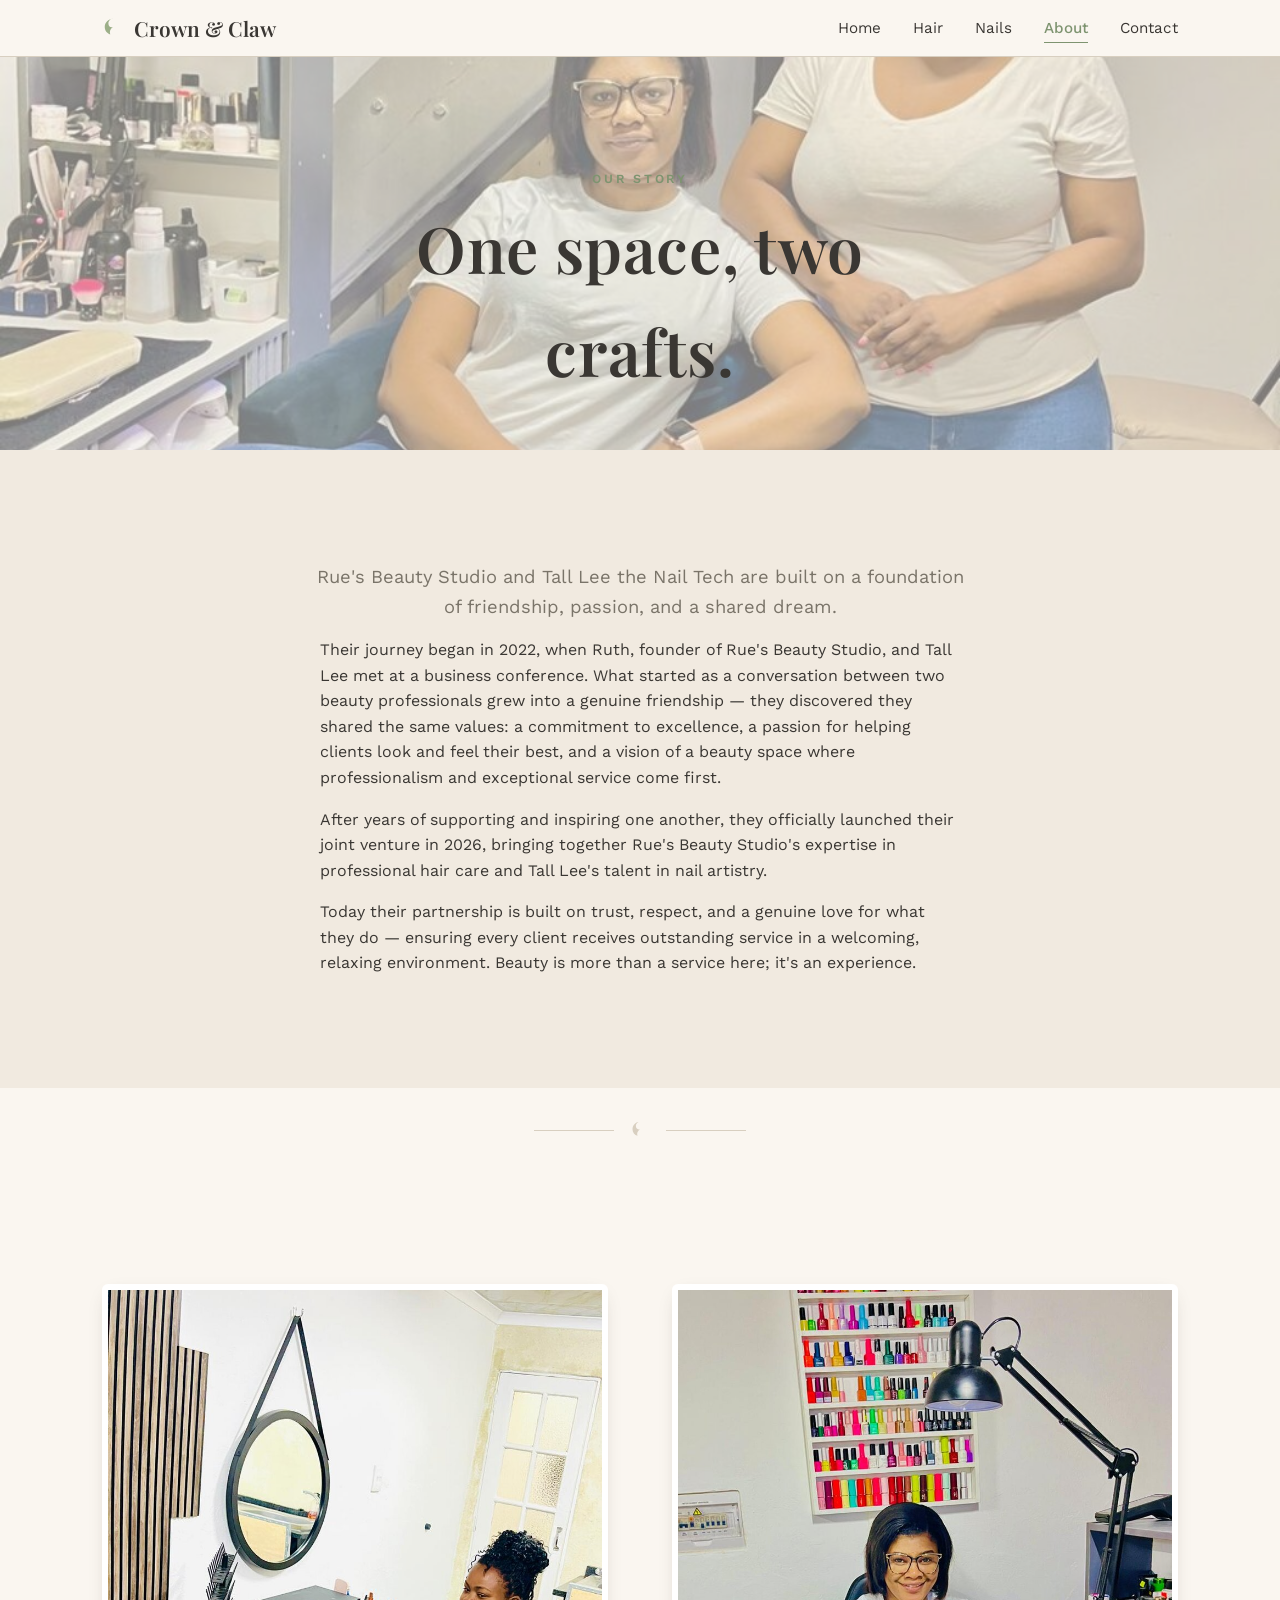
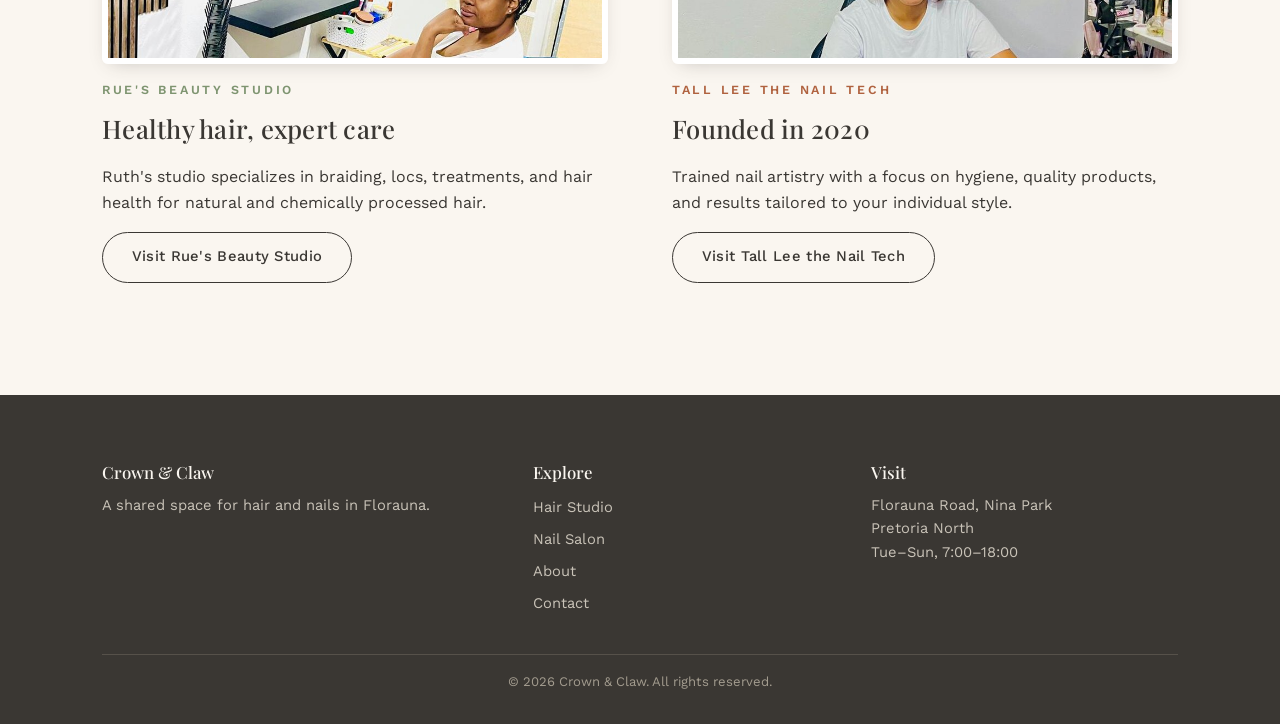
==== about/index.html @ bbf8db4e "Update index.html" ====
<!DOCTYPE html>
<html lang="en">
<head>
     <!DOCTYPE html>
<html lang="en">
<head>
     <!-- Google tag (gtag.js) -->
<script async src="https://www.googletagmanager.com/gtag/js?id=G-ZDJCRYYYSE"></script>
<script>
  window.dataLayer = window.dataLayer || [];
  function gtag(){dataLayer.push(arguments);}
  gtag('js', new Date());
  gtag('config', 'G-ZDJCRYYYSE');
</script>
<meta charset="UTF-8">
<meta name="viewport" content="width=device-width, initial-scale=1.0">
<title>Crown &amp; Claw — Hair &amp; Nails in Florauna</title>
<meta name="description" content="Crown &amp; Claw is a shared beauty space in Florauna, home to a hair salon and a nail salon under one roof.">
<link rel="stylesheet" href="/styles.css">
</head>
<body>
<meta charset="UTF-8">
<meta name="viewport" content="width=device-width, initial-scale=1.0">
<title>About — Crown &amp; Claw</title>
<meta name="description" content="The story behind Crown &amp; Claw — a shared space for hair and nails in Florauna.">
<link rel="stylesheet" href="/styles.css">
</head>
<body>

<!-- =========================================================
     HEADER / NAVIGATION — shared, "About" marked active
     ========================================================= -->
<header class="site-header">
  <nav class="nav">
    <a href="/" class="nav-logo" aria-label="Crown &amp; Claw — home">
      <svg viewBox="0 0 24 24" fill="currentColor" style="color:var(--color-sage)">
        <path d="M12 2C7 2 3 6 3 11c0 4 2.5 7 6 8-1-3 0-6 3-8-3 1-5-1-5-4 0-3 2.5-5 5-5z"/>
      </svg>
      Crown &amp; Claw
    </a>
    <ul class="nav-links">
      <li><a href="/">Home</a></li>
      <li><a href="/rueshair/">Hair</a></li>
      <li><a href="/talllee/">Nails</a></li>
      <li><a href="/about/" class="active">About</a></li>
      <li><a href="/contact/">Contact</a></li>
    </ul>
  </nav>
</header>

<!-- =========================================================
     PAGE HERO
     ========================================================= -->
<section class="hero" style="padding-bottom:var(--space-md)">
  <div class="hero-photo" aria-hidden="true">
    <img src="/images/founders-both.jpg" alt="">
  </div>
  <div class="wrap hero-inner">
    <span class="eyebrow">Our Story</span>
    <h1>One space, two crafts.</h1>
  </div>
</section>

<!-- =========================================================
     SHARED INTRO
     How the collective space came to be — neutral, covers both.
     ========================================================= -->
<section class="section section-alt">
  <div class="wrap" style="max-width:720px;margin:0 auto;">
    <p class="lede" style="margin:0 auto var(--space-sm);max-width:64ch;text-align:center;">
      Rue's Beauty Studio and Tall Lee the Nail Tech are built on a foundation of friendship, passion, and a shared dream.
    </p>
    <p style="max-width:64ch;margin:0 auto var(--space-sm);">
      Their journey began in 2022, when Ruth, founder of Rue's Beauty Studio, and Tall Lee met at a business conference. What started as a conversation between two beauty professionals grew into a genuine friendship — they discovered they shared the same values: a commitment to excellence, a passion for helping clients look and feel their best, and a vision of a beauty space where professionalism and exceptional service come first.
    </p>
    <p style="max-width:64ch;margin:0 auto var(--space-sm);">
      After years of supporting and inspiring one another, they officially launched their joint venture in 2026, bringing together Rue's Beauty Studio's expertise in professional hair care and Tall Lee's talent in nail artistry.
    </p>
    <p style="max-width:64ch;margin:0 auto;">
      Today their partnership is built on trust, respect, and a genuine love for what they do — ensuring every client receives outstanding service in a welcoming, relaxing environment. Beauty is more than a service here; it's an experience.
    </p>
  </div>
</section>

<!-- Signature leaf divider -->
<div class="leaf-divider" aria-hidden="true">
  <svg viewBox="0 0 24 24" fill="currentColor"><path d="M12 2C7 2 3 6 3 11c0 4 2.5 7 6 8-1-3 0-6 3-8-3 1-5-1-5-4 0-3 2.5-5 5-5z"/></svg>
</div>

<!-- =========================================================
     PROVIDER SUBSECTIONS
     Each business gets its own moment, in its own accent color.
     ========================================================= -->
<section class="section">
  <div class="wrap" style="display:grid;grid-template-columns:1fr 1fr;gap:var(--space-lg);">

    <!-- Hair subsection -->
    <div>
      <div class="photo-frame" style="border-radius:var(--radius);aspect-ratio:4/3;overflow:hidden;margin-bottom:var(--space-sm);">
        <img src="/images/founder-hair.jpg" alt="Rue's Beauty Studio founder at Crown &amp; Claw" style="width:100%;height:100%;object-fit:cover;object-position:top;">
      </div>
      <span class="eyebrow" style="color:var(--color-sage-deep)">Rue's Beauty Studio</span>
      <h3>Healthy hair, expert care</h3>
      <p>Ruth's studio specializes in braiding, locs, treatments, and hair health for natural and chemically processed hair.</p>
      <a href="/rueshair/" class="btn btn-outline">Visit Rue's Beauty Studio</a>
    </div>

    <!-- Nails subsection -->
    <div>
      <div class="photo-frame" style="border-radius:var(--radius);aspect-ratio:4/3;overflow:hidden;margin-bottom:var(--space-sm);">
        <img src="/images/founder-nails.jpg" alt="Tall Lee the Nail Tech at Crown &amp; Claw" style="width:100%;height:100%;object-fit:cover;object-position:top;">
      </div>
      <span class="eyebrow" style="color:var(--color-terracotta-deep)">Tall Lee the Nail Tech</span>
      <h3>Founded in 2020</h3>
      <p>Trained nail artistry with a focus on hygiene, quality products, and results tailored to your individual style.</p>
      <a href="/talllee/" class="btn btn-outline">Visit Tall Lee the Nail Tech</a>
    </div>

  </div>
</section>

<!-- =========================================================
     FOOTER — shared
     ========================================================= -->
<footer class="site-footer">
  <div class="wrap">
    <div class="footer-grid">
      <div>
        <h4>Crown &amp; Claw</h4>
        <p>A shared space for hair and nails in Florauna.</p>
      </div>
      <div>
        <h4>Explore</h4>
        <ul class="footer-links">
          <li><a href="/rueshair/">Hair Studio</a></li>
          <li><a href="/talllee/">Nail Salon</a></li>
          <li><a href="/about/">About</a></li>
          <li><a href="/contact/">Contact</a></li>
        </ul>
      </div>
      <div>
        <h4>Visit</h4>
        <p>Florauna Road, Nina Park<br>Pretoria North<br>Tue–Sun, 7:00–18:00</p>
      </div>
    </div>
    <div class="footer-bottom">
      &copy; 2026 Crown &amp; Claw. All rights reserved.
    </div>
  </div>
</footer>

</body>
</html>
---- styles.css ----
/* =========================================================
   CROWN & CLAW — SHARED STYLESHEET
   Used by: index.html, hair.html, nails.html, about.html, contact.html

   TABLE OF CONTENTS
   1. Fonts + Design Tokens (colors, spacing, type scale)
   2. Reset + Base Styles
   3. Typography
   4. Layout Utilities
   5. Navigation
   6. Buttons
   7. Hero
   8. Service Tiles (homepage)
   9. Leaf Divider (signature element)
   10. About Teaser Strip
   11. Footer
   12. Page-specific accent overrides (hair = sage, nails = terracotta)
   13. Responsive
   ========================================================= */

/* -----------------------------------------------------------
   1. FONTS + DESIGN TOKENS
   Change colors/fonts here and they update across every page.
----------------------------------------------------------- */
@import url('https://fonts.googleapis.com/css2?family=Playfair+Display:ital,wght@0,400;0,500;0,600;1,400&family=Work+Sans:wght@300;400;500;600&display=swap');

:root {
  /* Core palette — agreed "botanical neutral" direction */
  --color-bg: #FAF6F0;          /* warm cream background */
  --color-bg-alt: #F1EAE0;      /* slightly deeper cream, for alternating sections */
  --color-text: #3A3733;        /* soft charcoal */
  --color-text-muted: #7A7469;  /* lighter charcoal for secondary text */
  --color-sage: #9CAF88;        /* Hair accent */
  --color-sage-deep: #7E9470;   /* Hair accent, hover/dark state */
  --color-terracotta: #C97D5D;  /* Nails accent */
  --color-terracotta-deep: #B0623F; /* Nails accent, hover/dark state */
  --color-taupe: #D8CFC0;       /* dividers, borders */
  --color-white: #FFFFFF;

  /* Default accent — overridden per page in section 12 */
  --color-accent: var(--color-sage);
  --color-accent-deep: var(--color-sage-deep);

  /* Type scale */
  --font-display: 'Playfair Display', Georgia, serif;
  --font-body: 'Work Sans', -apple-system, sans-serif;

  /* Spacing scale */
  --space-xs: 0.5rem;
  --space-sm: 1rem;
  --space-md: 2rem;
  --space-lg: 4rem;
  --space-xl: 7rem;

  /* Shape */
  --radius: 6px;
  --radius-pill: 999px;
}

/* -----------------------------------------------------------
   2. RESET + BASE STYLES
----------------------------------------------------------- */
*, *::before, *::after { box-sizing: border-box; }

html { scroll-behavior: smooth; }

body {
  margin: 0;
  background: var(--color-bg);
  color: var(--color-text);
  font-family: var(--font-body);
  font-weight: 400;
  line-height: 1.6;
  -webkit-font-smoothing: antialiased;
}

img { max-width: 100%; display: block; }

a { color: inherit; text-decoration: none; }

/* Visible keyboard focus everywhere — accessibility floor */
a:focus-visible,
button:focus-visible {
  outline: 2px solid var(--color-accent-deep);
  outline-offset: 3px;
}

@media (prefers-reduced-motion: reduce) {
  html { scroll-behavior: auto; }
  * { animation-duration: 0.001ms !important; transition-duration: 0.001ms !important; }
}

/* -----------------------------------------------------------
   3. TYPOGRAPHY
----------------------------------------------------------- */
h1, h2, h3 {
  font-family: var(--font-display);
  font-weight: 500;
  color: var(--color-text);
  margin: 0 0 var(--space-sm);
  letter-spacing: 0.01em;
}

h1 { font-size: clamp(2.4rem, 5vw, 4rem); font-weight: 600; }
h2 { font-size: clamp(1.8rem, 3.5vw, 2.6rem); }
h3 { font-size: clamp(1.3rem, 2.5vw, 1.6rem); }

p { margin: 0 0 var(--space-sm); color: var(--color-text); }

.eyebrow {
  font-family: var(--font-body);
  font-size: 0.78rem;
  letter-spacing: 0.22em;
  text-transform: uppercase;
  color: var(--color-accent-deep);
  font-weight: 600;
  margin-bottom: var(--space-xs);
  display: block;
}

.lede {
  font-size: 1.15rem;
  color: var(--color-text-muted);
  max-width: 42ch;
}

/* -----------------------------------------------------------
   4. LAYOUT UTILITIES
----------------------------------------------------------- */
.wrap {
  max-width: 1140px;
  margin: 0 auto;
  padding: 0 var(--space-md);
}

.section {
  padding: var(--space-xl) 0;
}

.section-alt {
  background: var(--color-bg-alt);
}

/* -----------------------------------------------------------
   5. NAVIGATION
----------------------------------------------------------- */
.site-header {
  position: sticky;
  top: 0;
  z-index: 100;
  background: rgba(250, 246, 240, 0.92);
  backdrop-filter: blur(6px);
  border-bottom: 1px solid var(--color-taupe);
}

.nav {
  display: flex;
  align-items: center;
  justify-content: space-between;
  padding: var(--space-sm) var(--space-md);
  max-width: 1140px;
  margin: 0 auto;
}

.nav-logo {
  font-family: var(--font-display);
  font-size: 1.3rem;
  font-weight: 600;
  display: flex;
  align-items: center;
  gap: 0.6rem;
  line-height: 1;
}

.nav-logo-mark {
  width: 34px;
  height: 34px;
  border-radius: 50%;
  object-fit: cover;
  border: 1.5px solid var(--color-taupe);
  flex-shrink: 0;
}

.nav-logo svg { width: 22px; height: 22px; flex-shrink: 0; }

.nav-links {
  display: flex;
  gap: var(--space-md);
  list-style: none;
  margin: 0;
  padding: 0;
  font-size: 0.95rem;
}

.nav-links a {
  position: relative;
  padding: 0.25rem 0;
}

.nav-links a::after {
  content: '';
  position: absolute;
  left: 0; right: 0; bottom: -2px;
  height: 1.5px;
  background: var(--color-accent-deep);
  transform: scaleX(0);
  transform-origin: left;
  transition: transform 0.25s ease;
}

.nav-links a:hover::after,
.nav-links a.active::after {
  transform: scaleX(1);
}

.nav-links a.active { color: var(--color-accent-deep); font-weight: 500; }

.nav-toggle { display: none; }

/* -----------------------------------------------------------
   6. BUTTONS
----------------------------------------------------------- */
.btn {
  display: inline-block;
  padding: 0.8rem 1.8rem;
  border-radius: var(--radius-pill);
  font-family: var(--font-body);
  font-size: 0.92rem;
  font-weight: 500;
  letter-spacing: 0.02em;
  transition: background 0.2s ease, transform 0.2s ease, color 0.2s ease;
  cursor: pointer;
  border: 1.5px solid transparent;
}

.btn-primary {
  background: var(--color-accent);
  color: var(--color-white);
}
.btn-primary:hover { background: var(--color-accent-deep); transform: translateY(-1px); }

.btn-outline {
  background: transparent;
  border-color: var(--color-text);
  color: var(--color-text);
}
.btn-outline:hover {
  border-color: var(--color-accent-deep);
  color: var(--color-accent-deep);
}

/* -----------------------------------------------------------
   7. HERO
----------------------------------------------------------- */
.hero {
  padding: var(--space-xl) 0 var(--space-lg);
  text-align: center;
  position: relative;
  overflow: hidden;
}

/* Full-bleed hero photo with a soft cream wash so the headline
   stays readable while the real space still reads through. */
.hero-photo {
  position: absolute;
  inset: 0;
  z-index: 0;
}

.hero-photo img {
  width: 100%;
  height: 100%;
  object-fit: cover;
}

.hero-photo::after {
  content: '';
  position: absolute;
  inset: 0;
  background: rgba(250, 246, 240, 0.5);
}

.hero-inner {
  max-width: 640px;
  margin: 0 auto;
  position: relative;
  z-index: 2;
}

.hero .lede {
  margin: 0 auto var(--space-md);
}

.hero-actions {
  display: flex;
  gap: var(--space-sm);
  justify-content: center;
  flex-wrap: wrap;
}

/* Soft ambient leaf shapes behind the hero text — quiet, not literal photography */
.hero-ambient {
  position: absolute;
  inset: 0;
  z-index: 1;
  pointer-events: none;
}

.hero-ambient svg { position: absolute; opacity: 0.5; }
.hero-ambient .leaf-1 { top: -40px; left: -60px; width: 220px; color: var(--color-sage); }
.hero-ambient .leaf-2 { bottom: -60px; right: -50px; width: 260px; color: var(--color-terracotta); }

/* -----------------------------------------------------------
   8. SERVICE TILES (homepage)
----------------------------------------------------------- */
.tiles {
  display: grid;
  grid-template-columns: 1fr 1fr;
  gap: var(--space-md);
}

.tile {
  background: var(--color-white);
  border: 1px solid var(--color-taupe);
  border-radius: var(--radius);
  padding: var(--space-lg) var(--space-md);
  text-align: left;
  transition: transform 0.25s ease, box-shadow 0.25s ease;
}

.tile:hover {
  transform: translateY(-4px);
  box-shadow: 0 16px 32px -20px rgba(58, 55, 51, 0.35);
}

.tile-icon {
  width: 44px;
  height: 44px;
  margin-bottom: var(--space-sm);
}

.tile--hair .tile-icon { color: var(--color-sage); }
.tile--nails .tile-icon { color: var(--color-terracotta); }

.tile h3 { margin-bottom: 0.4rem; }

.tile p { color: var(--color-text-muted); margin-bottom: var(--space-sm); }

.tile--hair .btn-primary { background: var(--color-sage); }
.tile--hair .btn-primary:hover { background: var(--color-sage-deep); }

.tile--nails .btn-primary { background: var(--color-terracotta); }
.tile--nails .btn-primary:hover { background: var(--color-terracotta-deep); }

/* -----------------------------------------------------------
   9. LEAF DIVIDER — signature element
   A single sprig motif marks the seam between sections, standing
   in for the two businesses meeting in one shared, planted space.
----------------------------------------------------------- */
.leaf-divider {
  display: flex;
  align-items: center;
  justify-content: center;
  gap: var(--space-sm);
  padding: var(--space-md) 0;
}

.leaf-divider::before,
.leaf-divider::after {
  content: '';
  height: 1px;
  width: 80px;
  background: var(--color-taupe);
}

.leaf-divider svg { width: 20px; height: 20px; color: var(--color-taupe); }

/* -----------------------------------------------------------
   10. ABOUT TEASER STRIP (homepage)
----------------------------------------------------------- */
.about-teaser {
  text-align: center;
  max-width: 620px;
  margin: 0 auto;
}

.about-teaser .btn { margin-top: var(--space-sm); }

/* -----------------------------------------------------------
   11. FOOTER
----------------------------------------------------------- */
.site-footer {
  background: var(--color-text);
  color: var(--color-bg);
  padding: var(--space-lg) 0 var(--space-md);
}

.footer-grid {
  display: grid;
  grid-template-columns: 1.3fr 1fr 1fr;
  gap: var(--space-md);
  margin-bottom: var(--space-md);
}

.footer-grid h4 {
  font-family: var(--font-display);
  font-weight: 500;
  font-size: 1.05rem;
  margin: 0 0 var(--space-xs);
  color: var(--color-bg);
}

.footer-grid p, .footer-grid a { color: #C9C3B8; font-size: 0.92rem; }

.footer-links { list-style: none; margin: 0; padding: 0; }
.footer-links li { margin-bottom: 0.4rem; }
.footer-links a:hover { color: var(--color-bg); }

.footer-bottom {
  border-top: 1px solid #56514A;
  padding-top: var(--space-sm);
  font-size: 0.82rem;
  color: #A39C8F;
  text-align: center;
}

/* -----------------------------------------------------------
   12. PAGE-SPECIFIC ACCENT OVERRIDES
   hair.html adds class="accent-hair" to <body>
   nails.html adds class="accent-nails" to <body>
----------------------------------------------------------- */
body.accent-hair {
  --color-accent: var(--color-sage);
  --color-accent-deep: var(--color-sage-deep);
}

body.accent-nails {
  --color-accent: var(--color-terracotta);
  --color-accent-deep: var(--color-terracotta-deep);
}

/* -----------------------------------------------------------
   14. PHOTO FRAME
   Applied to every non-hero photo (provider shots, gallery grids)
   for a neater, consistent edge.
----------------------------------------------------------- */
.photo-frame {
  border: 6px solid var(--color-white);
  box-shadow: 0 6px 18px -8px rgba(58, 55, 51, 0.28);
}

/* -----------------------------------------------------------
   15. BOOKING MODAL
   Triggered by "Book Now" buttons on hair.html / nails.html.
   Collects service + date + time, then hands off to WhatsApp.
----------------------------------------------------------- */
.modal-overlay {
  display: none;
  position: fixed;
  inset: 0;
  background: rgba(58, 55, 51, 0.55);
  z-index: 200;
  align-items: center;
  justify-content: center;
  padding: var(--space-sm);
}

.modal-overlay.is-open {
  display: flex;
}

.modal {
  background: var(--color-bg);
  border-radius: var(--radius);
  padding: var(--space-md);
  max-width: 420px;
  width: 100%;
  position: relative;
  box-shadow: 0 24px 60px -20px rgba(58, 55, 51, 0.4);
}

.modal-close {
  position: absolute;
  top: var(--space-sm);
  right: var(--space-sm);
  background: none;
  border: none;
  font-size: 1.3rem;
  line-height: 1;
  cursor: pointer;
  color: var(--color-text-muted);
}

.modal h3 { margin-bottom: 0.3rem; }
.modal p.modal-sub { color: var(--color-text-muted); font-size: 0.9rem; margin-bottom: var(--space-sm); }

.modal-field { margin-bottom: var(--space-sm); }
.modal-field label { display: block; margin-bottom: 0.3rem; font-size: 0.9rem; }
.modal-field select,
.modal-field input {
  width: 100%;
  padding: 0.7rem;
  border: 1px solid var(--color-taupe);
  border-radius: var(--radius);
  font-family: var(--font-body);
  background: var(--color-white);
  font-size: 0.95rem;
}

.modal-submit { width: 100%; text-align: center; border: none; }

/* -----------------------------------------------------------
   16. RESPONSIVE
----------------------------------------------------------- */
@media (max-width: 720px) {
  .nav-links { gap: var(--space-sm); font-size: 0.85rem; }
  .tiles { grid-template-columns: 1fr; }
  .footer-grid { grid-template-columns: 1fr; gap: var(--space-lg); text-align: center; }
  .hero-ambient { display: none; }
}

@media (max-width: 480px) {
  .nav-links { gap: 0.6rem; }
  :root { --space-xl: 4.5rem; --space-lg: 2.5rem; }
}
---- styles.css ----
/* =========================================================
   CROWN & CLAW — SHARED STYLESHEET
   Used by: index.html, hair.html, nails.html, about.html, contact.html

   TABLE OF CONTENTS
   1. Fonts + Design Tokens (colors, spacing, type scale)
   2. Reset + Base Styles
   3. Typography
   4. Layout Utilities
   5. Navigation
   6. Buttons
   7. Hero
   8. Service Tiles (homepage)
   9. Leaf Divider (signature element)
   10. About Teaser Strip
   11. Footer
   12. Page-specific accent overrides (hair = sage, nails = terracotta)
   13. Responsive
   ========================================================= */

/* -----------------------------------------------------------
   1. FONTS + DESIGN TOKENS
   Change colors/fonts here and they update across every page.
----------------------------------------------------------- */
@import url('https://fonts.googleapis.com/css2?family=Playfair+Display:ital,wght@0,400;0,500;0,600;1,400&family=Work+Sans:wght@300;400;500;600&display=swap');

:root {
  /* Core palette — agreed "botanical neutral" direction */
  --color-bg: #FAF6F0;          /* warm cream background */
  --color-bg-alt: #F1EAE0;      /* slightly deeper cream, for alternating sections */
  --color-text: #3A3733;        /* soft charcoal */
  --color-text-muted: #7A7469;  /* lighter charcoal for secondary text */
  --color-sage: #9CAF88;        /* Hair accent */
  --color-sage-deep: #7E9470;   /* Hair accent, hover/dark state */
  --color-terracotta: #C97D5D;  /* Nails accent */
  --color-terracotta-deep: #B0623F; /* Nails accent, hover/dark state */
  --color-taupe: #D8CFC0;       /* dividers, borders */
  --color-white: #FFFFFF;

  /* Default accent — overridden per page in section 12 */
  --color-accent: var(--color-sage);
  --color-accent-deep: var(--color-sage-deep);

  /* Type scale */
  --font-display: 'Playfair Display', Georgia, serif;
  --font-body: 'Work Sans', -apple-system, sans-serif;

  /* Spacing scale */
  --space-xs: 0.5rem;
  --space-sm: 1rem;
  --space-md: 2rem;
  --space-lg: 4rem;
  --space-xl: 7rem;

  /* Shape */
  --radius: 6px;
  --radius-pill: 999px;
}

/* -----------------------------------------------------------
   2. RESET + BASE STYLES
----------------------------------------------------------- */
*, *::before, *::after { box-sizing: border-box; }

html { scroll-behavior: smooth; }

body {
  margin: 0;
  background: var(--color-bg);
  color: var(--color-text);
  font-family: var(--font-body);
  font-weight: 400;
  line-height: 1.6;
  -webkit-font-smoothing: antialiased;
}

img { max-width: 100%; display: block; }

a { color: inherit; text-decoration: none; }

/* Visible keyboard focus everywhere — accessibility floor */
a:focus-visible,
button:focus-visible {
  outline: 2px solid var(--color-accent-deep);
  outline-offset: 3px;
}

@media (prefers-reduced-motion: reduce) {
  html { scroll-behavior: auto; }
  * { animation-duration: 0.001ms !important; transition-duration: 0.001ms !important; }
}

/* -----------------------------------------------------------
   3. TYPOGRAPHY
----------------------------------------------------------- */
h1, h2, h3 {
  font-family: var(--font-display);
  font-weight: 500;
  color: var(--color-text);
  margin: 0 0 var(--space-sm);
  letter-spacing: 0.01em;
}

h1 { font-size: clamp(2.4rem, 5vw, 4rem); font-weight: 600; }
h2 { font-size: clamp(1.8rem, 3.5vw, 2.6rem); }
h3 { font-size: clamp(1.3rem, 2.5vw, 1.6rem); }

p { margin: 0 0 var(--space-sm); color: var(--color-text); }

.eyebrow {
  font-family: var(--font-body);
  font-size: 0.78rem;
  letter-spacing: 0.22em;
  text-transform: uppercase;
  color: var(--color-accent-deep);
  font-weight: 600;
  margin-bottom: var(--space-xs);
  display: block;
}

.lede {
  font-size: 1.15rem;
  color: var(--color-text-muted);
  max-width: 42ch;
}

/* -----------------------------------------------------------
   4. LAYOUT UTILITIES
----------------------------------------------------------- */
.wrap {
  max-width: 1140px;
  margin: 0 auto;
  padding: 0 var(--space-md);
}

.section {
  padding: var(--space-xl) 0;
}

.section-alt {
  background: var(--color-bg-alt);
}

/* -----------------------------------------------------------
   5. NAVIGATION
----------------------------------------------------------- */
.site-header {
  position: sticky;
  top: 0;
  z-index: 100;
  background: rgba(250, 246, 240, 0.92);
  backdrop-filter: blur(6px);
  border-bottom: 1px solid var(--color-taupe);
}

.nav {
  display: flex;
  align-items: center;
  justify-content: space-between;
  padding: var(--space-sm) var(--space-md);
  max-width: 1140px;
  margin: 0 auto;
}

.nav-logo {
  font-family: var(--font-display);
  font-size: 1.3rem;
  font-weight: 600;
  display: flex;
  align-items: center;
  gap: 0.6rem;
  line-height: 1;
}

.nav-logo-mark {
  width: 34px;
  height: 34px;
  border-radius: 50%;
  object-fit: cover;
  border: 1.5px solid var(--color-taupe);
  flex-shrink: 0;
}

.nav-logo svg { width: 22px; height: 22px; flex-shrink: 0; }

.nav-links {
  display: flex;
  gap: var(--space-md);
  list-style: none;
  margin: 0;
  padding: 0;
  font-size: 0.95rem;
}

.nav-links a {
  position: relative;
  padding: 0.25rem 0;
}

.nav-links a::after {
  content: '';
  position: absolute;
  left: 0; right: 0; bottom: -2px;
  height: 1.5px;
  background: var(--color-accent-deep);
  transform: scaleX(0);
  transform-origin: left;
  transition: transform 0.25s ease;
}

.nav-links a:hover::after,
.nav-links a.active::after {
  transform: scaleX(1);
}

.nav-links a.active { color: var(--color-accent-deep); font-weight: 500; }

.nav-toggle { display: none; }

/* -----------------------------------------------------------
   6. BUTTONS
----------------------------------------------------------- */
.btn {
  display: inline-block;
  padding: 0.8rem 1.8rem;
  border-radius: var(--radius-pill);
  font-family: var(--font-body);
  font-size: 0.92rem;
  font-weight: 500;
  letter-spacing: 0.02em;
  transition: background 0.2s ease, transform 0.2s ease, color 0.2s ease;
  cursor: pointer;
  border: 1.5px solid transparent;
}

.btn-primary {
  background: var(--color-accent);
  color: var(--color-white);
}
.btn-primary:hover { background: var(--color-accent-deep); transform: translateY(-1px); }

.btn-outline {
  background: transparent;
  border-color: var(--color-text);
  color: var(--color-text);
}
.btn-outline:hover {
  border-color: var(--color-accent-deep);
  color: var(--color-accent-deep);
}

/* -----------------------------------------------------------
   7. HERO
----------------------------------------------------------- */
.hero {
  padding: var(--space-xl) 0 var(--space-lg);
  text-align: center;
  position: relative;
  overflow: hidden;
}

/* Full-bleed hero photo with a soft cream wash so the headline
   stays readable while the real space still reads through. */
.hero-photo {
  position: absolute;
  inset: 0;
  z-index: 0;
}

.hero-photo img {
  width: 100%;
  height: 100%;
  object-fit: cover;
}

.hero-photo::after {
  content: '';
  position: absolute;
  inset: 0;
  background: rgba(250, 246, 240, 0.5);
}

.hero-inner {
  max-width: 640px;
  margin: 0 auto;
  position: relative;
  z-index: 2;
}

.hero .lede {
  margin: 0 auto var(--space-md);
}

.hero-actions {
  display: flex;
  gap: var(--space-sm);
  justify-content: center;
  flex-wrap: wrap;
}

/* Soft ambient leaf shapes behind the hero text — quiet, not literal photography */
.hero-ambient {
  position: absolute;
  inset: 0;
  z-index: 1;
  pointer-events: none;
}

.hero-ambient svg { position: absolute; opacity: 0.5; }
.hero-ambient .leaf-1 { top: -40px; left: -60px; width: 220px; color: var(--color-sage); }
.hero-ambient .leaf-2 { bottom: -60px; right: -50px; width: 260px; color: var(--color-terracotta); }

/* -----------------------------------------------------------
   8. SERVICE TILES (homepage)
----------------------------------------------------------- */
.tiles {
  display: grid;
  grid-template-columns: 1fr 1fr;
  gap: var(--space-md);
}

.tile {
  background: var(--color-white);
  border: 1px solid var(--color-taupe);
  border-radius: var(--radius);
  padding: var(--space-lg) var(--space-md);
  text-align: left;
  transition: transform 0.25s ease, box-shadow 0.25s ease;
}

.tile:hover {
  transform: translateY(-4px);
  box-shadow: 0 16px 32px -20px rgba(58, 55, 51, 0.35);
}

.tile-icon {
  width: 44px;
  height: 44px;
  margin-bottom: var(--space-sm);
}

.tile--hair .tile-icon { color: var(--color-sage); }
.tile--nails .tile-icon { color: var(--color-terracotta); }

.tile h3 { margin-bottom: 0.4rem; }

.tile p { color: var(--color-text-muted); margin-bottom: var(--space-sm); }

.tile--hair .btn-primary { background: var(--color-sage); }
.tile--hair .btn-primary:hover { background: var(--color-sage-deep); }

.tile--nails .btn-primary { background: var(--color-terracotta); }
.tile--nails .btn-primary:hover { background: var(--color-terracotta-deep); }

/* -----------------------------------------------------------
   9. LEAF DIVIDER — signature element
   A single sprig motif marks the seam between sections, standing
   in for the two businesses meeting in one shared, planted space.
----------------------------------------------------------- */
.leaf-divider {
  display: flex;
  align-items: center;
  justify-content: center;
  gap: var(--space-sm);
  padding: var(--space-md) 0;
}

.leaf-divider::before,
.leaf-divider::after {
  content: '';
  height: 1px;
  width: 80px;
  background: var(--color-taupe);
}

.leaf-divider svg { width: 20px; height: 20px; color: var(--color-taupe); }

/* -----------------------------------------------------------
   10. ABOUT TEASER STRIP (homepage)
----------------------------------------------------------- */
.about-teaser {
  text-align: center;
  max-width: 620px;
  margin: 0 auto;
}

.about-teaser .btn { margin-top: var(--space-sm); }

/* -----------------------------------------------------------
   11. FOOTER
----------------------------------------------------------- */
.site-footer {
  background: var(--color-text);
  color: var(--color-bg);
  padding: var(--space-lg) 0 var(--space-md);
}

.footer-grid {
  display: grid;
  grid-template-columns: 1.3fr 1fr 1fr;
  gap: var(--space-md);
  margin-bottom: var(--space-md);
}

.footer-grid h4 {
  font-family: var(--font-display);
  font-weight: 500;
  font-size: 1.05rem;
  margin: 0 0 var(--space-xs);
  color: var(--color-bg);
}

.footer-grid p, .footer-grid a { color: #C9C3B8; font-size: 0.92rem; }

.footer-links { list-style: none; margin: 0; padding: 0; }
.footer-links li { margin-bottom: 0.4rem; }
.footer-links a:hover { color: var(--color-bg); }

.footer-bottom {
  border-top: 1px solid #56514A;
  padding-top: var(--space-sm);
  font-size: 0.82rem;
  color: #A39C8F;
  text-align: center;
}

/* -----------------------------------------------------------
   12. PAGE-SPECIFIC ACCENT OVERRIDES
   hair.html adds class="accent-hair" to <body>
   nails.html adds class="accent-nails" to <body>
----------------------------------------------------------- */
body.accent-hair {
  --color-accent: var(--color-sage);
  --color-accent-deep: var(--color-sage-deep);
}

body.accent-nails {
  --color-accent: var(--color-terracotta);
  --color-accent-deep: var(--color-terracotta-deep);
}

/* -----------------------------------------------------------
   14. PHOTO FRAME
   Applied to every non-hero photo (provider shots, gallery grids)
   for a neater, consistent edge.
----------------------------------------------------------- */
.photo-frame {
  border: 6px solid var(--color-white);
  box-shadow: 0 6px 18px -8px rgba(58, 55, 51, 0.28);
}

/* -----------------------------------------------------------
   15. BOOKING MODAL
   Triggered by "Book Now" buttons on hair.html / nails.html.
   Collects service + date + time, then hands off to WhatsApp.
----------------------------------------------------------- */
.modal-overlay {
  display: none;
  position: fixed;
  inset: 0;
  background: rgba(58, 55, 51, 0.55);
  z-index: 200;
  align-items: center;
  justify-content: center;
  padding: var(--space-sm);
}

.modal-overlay.is-open {
  display: flex;
}

.modal {
  background: var(--color-bg);
  border-radius: var(--radius);
  padding: var(--space-md);
  max-width: 420px;
  width: 100%;
  position: relative;
  box-shadow: 0 24px 60px -20px rgba(58, 55, 51, 0.4);
}

.modal-close {
  position: absolute;
  top: var(--space-sm);
  right: var(--space-sm);
  background: none;
  border: none;
  font-size: 1.3rem;
  line-height: 1;
  cursor: pointer;
  color: var(--color-text-muted);
}

.modal h3 { margin-bottom: 0.3rem; }
.modal p.modal-sub { color: var(--color-text-muted); font-size: 0.9rem; margin-bottom: var(--space-sm); }

.modal-field { margin-bottom: var(--space-sm); }
.modal-field label { display: block; margin-bottom: 0.3rem; font-size: 0.9rem; }
.modal-field select,
.modal-field input {
  width: 100%;
  padding: 0.7rem;
  border: 1px solid var(--color-taupe);
  border-radius: var(--radius);
  font-family: var(--font-body);
  background: var(--color-white);
  font-size: 0.95rem;
}

.modal-submit { width: 100%; text-align: center; border: none; }

/* -----------------------------------------------------------
   16. RESPONSIVE
----------------------------------------------------------- */
@media (max-width: 720px) {
  .nav-links { gap: var(--space-sm); font-size: 0.85rem; }
  .tiles { grid-template-columns: 1fr; }
  .footer-grid { grid-template-columns: 1fr; gap: var(--space-lg); text-align: center; }
  .hero-ambient { display: none; }
}

@media (max-width: 480px) {
  .nav-links { gap: 0.6rem; }
  :root { --space-xl: 4.5rem; --space-lg: 2.5rem; }
}
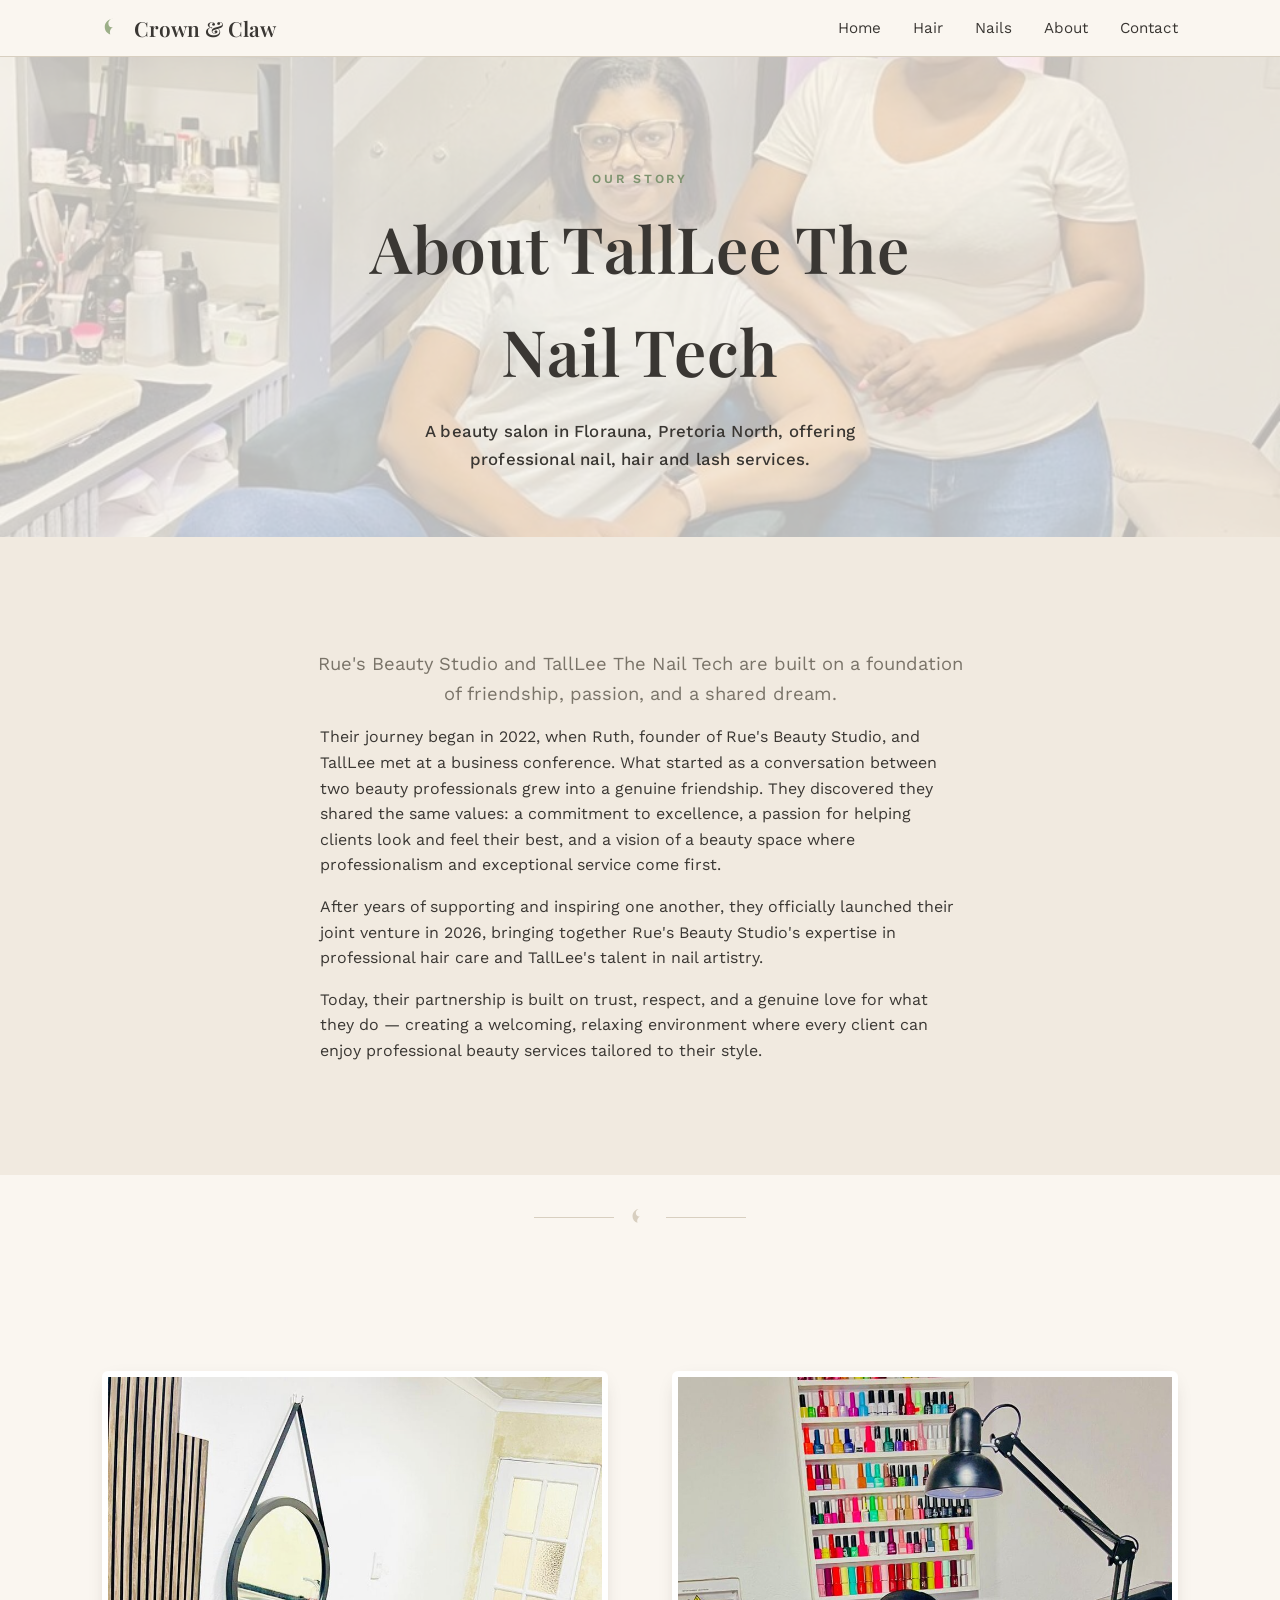
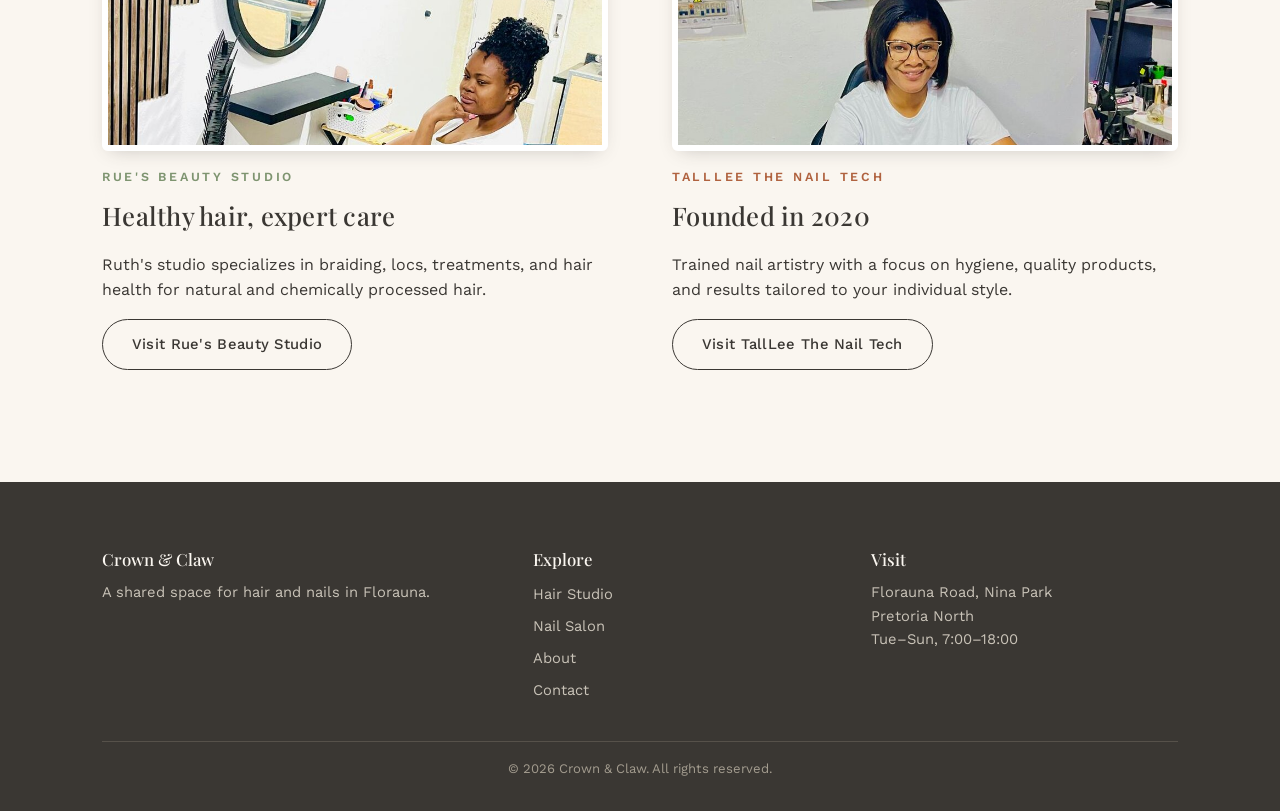
==== commit e3ebd2e1: "Update index.html Optimize About page for SEO and mobile" ====
--- a/about/index.html
+++ b/about/index.html
@@ -1,29 +1,13 @@
 <!DOCTYPE html>
 <html lang="en">
 <head>
-     <!DOCTYPE html>
-<html lang="en">
-<head>
-     <!-- Google tag (gtag.js) -->
-<script async src="https://www.googletagmanager.com/gtag/js?id=G-ZDJCRYYYSE"></script>
-<script>
-  window.dataLayer = window.dataLayer || [];
-  function gtag(){dataLayer.push(arguments);}
-  gtag('js', new Date());
-  gtag('config', 'G-ZDJCRYYYSE');
-</script>
-<meta charset="UTF-8">
-<meta name="viewport" content="width=device-width, initial-scale=1.0">
-<title>Crown &amp; Claw — Hair &amp; Nails in Florauna</title>
-<meta name="description" content="Crown &amp; Claw is a shared beauty space in Florauna, home to a hair salon and a nail salon under one roof.">
-<link rel="stylesheet" href="/styles.css">
-</head>
-<body>
-<meta charset="UTF-8">
-<meta name="viewport" content="width=device-width, initial-scale=1.0">
-<title>About — Crown &amp; Claw</title>
-<meta name="description" content="The story behind Crown &amp; Claw — a shared space for hair and nails in Florauna.">
-<link rel="stylesheet" href="/styles.css">
+  <meta charset="UTF-8">
+  <meta name="viewport" content="width=device-width, initial-scale=1.0">
+
+  <title>About TallLee The Nail Tech | Beauty Salon in Pretoria North</title>
+  <meta name="description" content="Learn more about TallLee The Nail Tech, a beauty salon in Florauna, Pretoria North offering nail, hair and lash services in a welcoming environment.">
+
+  <link rel="stylesheet" href="/styles.css">
 </head>
 <body>
 
@@ -33,16 +17,17 @@
 <header class="site-header">
   <nav class="nav">
     <a href="/" class="nav-logo" aria-label="Crown &amp; Claw — home">
-      <svg viewBox="0 0 24 24" fill="currentColor" style="color:var(--color-sage)">
+      <svg viewBox="0 0 24 24" fill="currentColor" style="color:var(--color-sage)" aria-hidden="true">
         <path d="M12 2C7 2 3 6 3 11c0 4 2.5 7 6 8-1-3 0-6 3-8-3 1-5-1-5-4 0-3 2.5-5 5-5z"/>
       </svg>
       Crown &amp; Claw
     </a>
+
     <ul class="nav-links">
       <li><a href="/">Home</a></li>
       <li><a href="/rueshair/">Hair</a></li>
       <li><a href="/talllee/">Nails</a></li>
-      <li><a href="/about/" class="active">About</a></li>
+      <li><a href="/about/" aria-current="page">About</a></li>
       <li><a href="/contact/">Contact</a></li>
     </ul>
   </nav>
@@ -55,9 +40,13 @@
   <div class="hero-photo" aria-hidden="true">
     <img src="/images/founders-both.jpg" alt="">
   </div>
+
   <div class="wrap hero-inner">
     <span class="eyebrow">Our Story</span>
-    <h1>One space, two crafts.</h1>
+    <h1>About TallLee The Nail Tech</h1>
+    <p class="lede">
+      A beauty salon in Florauna, Pretoria North, offering professional nail, hair and lash services.
+    </p>
   </div>
 </section>
 
@@ -68,23 +57,28 @@
 <section class="section section-alt">
   <div class="wrap" style="max-width:720px;margin:0 auto;">
     <p class="lede" style="margin:0 auto var(--space-sm);max-width:64ch;text-align:center;">
-      Rue's Beauty Studio and Tall Lee the Nail Tech are built on a foundation of friendship, passion, and a shared dream.
+      Rue's Beauty Studio and TallLee The Nail Tech are built on a foundation of friendship, passion, and a shared dream.
     </p>
+
     <p style="max-width:64ch;margin:0 auto var(--space-sm);">
-      Their journey began in 2022, when Ruth, founder of Rue's Beauty Studio, and Tall Lee met at a business conference. What started as a conversation between two beauty professionals grew into a genuine friendship — they discovered they shared the same values: a commitment to excellence, a passion for helping clients look and feel their best, and a vision of a beauty space where professionalism and exceptional service come first.
+      Their journey began in 2022, when Ruth, founder of Rue's Beauty Studio, and TallLee met at a business conference. What started as a conversation between two beauty professionals grew into a genuine friendship. They discovered they shared the same values: a commitment to excellence, a passion for helping clients look and feel their best, and a vision of a beauty space where professionalism and exceptional service come first.
     </p>
+
     <p style="max-width:64ch;margin:0 auto var(--space-sm);">
-      After years of supporting and inspiring one another, they officially launched their joint venture in 2026, bringing together Rue's Beauty Studio's expertise in professional hair care and Tall Lee's talent in nail artistry.
+      After years of supporting and inspiring one another, they officially launched their joint venture in 2026, bringing together Rue's Beauty Studio's expertise in professional hair care and TallLee's talent in nail artistry.
     </p>
+
     <p style="max-width:64ch;margin:0 auto;">
-      Today their partnership is built on trust, respect, and a genuine love for what they do — ensuring every client receives outstanding service in a welcoming, relaxing environment. Beauty is more than a service here; it's an experience.
+      Today, their partnership is built on trust, respect, and a genuine love for what they do — creating a welcoming, relaxing environment where every client can enjoy professional beauty services tailored to their style.
     </p>
   </div>
 </section>
 
 <!-- Signature leaf divider -->
 <div class="leaf-divider" aria-hidden="true">
-  <svg viewBox="0 0 24 24" fill="currentColor"><path d="M12 2C7 2 3 6 3 11c0 4 2.5 7 6 8-1-3 0-6 3-8-3 1-5-1-5-4 0-3 2.5-5 5-5z"/></svg>
+  <svg viewBox="0 0 24 24" fill="currentColor">
+    <path d="M12 2C7 2 3 6 3 11c0 4 2.5 7 6 8-1-3 0-6 3-8-3 1-5-1-5-4 0-3 2.5-5 5-5z"/>
+  </svg>
 </div>
 
 <!-- =========================================================
@@ -92,28 +86,46 @@
      Each business gets its own moment, in its own accent color.
      ========================================================= -->
 <section class="section">
-  <div class="wrap" style="display:grid;grid-template-columns:1fr 1fr;gap:var(--space-lg);">
+  <div class="wrap provider-intro" style="display:grid;grid-template-columns:1fr 1fr;gap:var(--space-lg);">
 
     <!-- Hair subsection -->
     <div>
       <div class="photo-frame" style="border-radius:var(--radius);aspect-ratio:4/3;overflow:hidden;margin-bottom:var(--space-sm);">
-        <img src="/images/founder-hair.jpg" alt="Rue's Beauty Studio founder at Crown &amp; Claw" style="width:100%;height:100%;object-fit:cover;object-position:top;">
+        <img
+          src="/images/founder-hair.jpg"
+          alt="Rue's Beauty Studio founder"
+          style="width:100%;height:100%;object-fit:cover;object-position:top;"
+        >
       </div>
+
       <span class="eyebrow" style="color:var(--color-sage-deep)">Rue's Beauty Studio</span>
       <h3>Healthy hair, expert care</h3>
-      <p>Ruth's studio specializes in braiding, locs, treatments, and hair health for natural and chemically processed hair.</p>
+
+      <p>
+        Ruth's studio specializes in braiding, locs, treatments, and hair health for natural and chemically processed hair.
+      </p>
+
       <a href="/rueshair/" class="btn btn-outline">Visit Rue's Beauty Studio</a>
     </div>
 
     <!-- Nails subsection -->
     <div>
       <div class="photo-frame" style="border-radius:var(--radius);aspect-ratio:4/3;overflow:hidden;margin-bottom:var(--space-sm);">
-        <img src="/images/founder-nails.jpg" alt="Tall Lee the Nail Tech at Crown &amp; Claw" style="width:100%;height:100%;object-fit:cover;object-position:top;">
+        <img
+          src="/images/founder-nails.jpg"
+          alt="TallLee The Nail Tech"
+          style="width:100%;height:100%;object-fit:cover;object-position:top;"
+        >
       </div>
-      <span class="eyebrow" style="color:var(--color-terracotta-deep)">Tall Lee the Nail Tech</span>
+
+      <span class="eyebrow" style="color:var(--color-terracotta-deep)">TallLee The Nail Tech</span>
       <h3>Founded in 2020</h3>
-      <p>Trained nail artistry with a focus on hygiene, quality products, and results tailored to your individual style.</p>
-      <a href="/talllee/" class="btn btn-outline">Visit Tall Lee the Nail Tech</a>
+
+      <p>
+        Trained nail artistry with a focus on hygiene, quality products, and results tailored to your individual style.
+      </p>
+
+      <a href="/talllee/" class="btn btn-outline">Visit TallLee The Nail Tech</a>
     </div>
 
   </div>
@@ -125,10 +137,12 @@
 <footer class="site-footer">
   <div class="wrap">
     <div class="footer-grid">
+
       <div>
         <h4>Crown &amp; Claw</h4>
         <p>A shared space for hair and nails in Florauna.</p>
       </div>
+
       <div>
         <h4>Explore</h4>
         <ul class="footer-links">
@@ -138,11 +152,18 @@
           <li><a href="/contact/">Contact</a></li>
         </ul>
       </div>
+
       <div>
         <h4>Visit</h4>
-        <p>Florauna Road, Nina Park<br>Pretoria North<br>Tue–Sun, 7:00–18:00</p>
+        <p>
+          Florauna Road, Nina Park<br>
+          Pretoria North<br>
+          Tue–Sun, 7:00–18:00
+        </p>
       </div>
+
     </div>
+
     <div class="footer-bottom">
       &copy; 2026 Crown &amp; Claw. All rights reserved.
     </div>
--- a/styles.css
+++ b/styles.css
@@ -277,7 +277,7 @@
   content: '';
   position: absolute;
   inset: 0;
-  background: rgba(250, 246, 240, 0.5);
+  background: rgba(250, 246, 240, 0.75);
 }
 
 .hero-inner {
@@ -289,6 +289,11 @@
 
 .hero .lede {
   margin: 0 auto var(--space-md);
+  color: #3A3733;
+  font-weight: 500;
+  font-size: 1.05rem;
+  line-height: 1.65;
+  letter-spacing: 0.01em;
 }
 
 .hero-actions {
@@ -510,16 +515,133 @@
 .modal-submit { width: 100%; text-align: center; border: none; }
 
 /* -----------------------------------------------------------
-   16. RESPONSIVE
------------------------------------------------------------ */
+   16. RESPONSIVE — MOBILE & TABLET
+----------------------------------------------------------- */
+
+/* Mobile & Tablet Layout Adjustments */
 @media (max-width: 720px) {
-  .nav-links { gap: var(--space-sm); font-size: 0.85rem; }
-  .tiles { grid-template-columns: 1fr; }
-  .footer-grid { grid-template-columns: 1fr; gap: var(--space-lg); text-align: center; }
-  .hero-ambient { display: none; }
-}
+
+  /* Page wrapper */
+  .wrap {
+    padding: 0 1.25rem;
+  }
+
+  /* Header & Navigation */
+  .nav {
+    flex-direction: column;
+    gap: var(--space-sm);
+    padding: var(--space-sm) 1rem;
+    text-align: center;
+  }
+
+  .nav-links {
+    flex-wrap: wrap;
+    justify-content: center;
+    gap: 0.6rem 1rem;
+    font-size: 0.9rem;
+  }
+
+  /* Hero */
+  .hero {
+    text-align: center;
+  }
+
+  .hero-actions {
+    flex-direction: column;
+    align-items: stretch;
+    width: 100%;
+    max-width: 320px;
+    margin: 0 auto;
+  }
+
+  .hero-actions .btn {
+    width: 100%;
+    text-align: center;
+  }
+
+  /* Decorative background */
+  .hero-ambient {
+    display: none;
+  }
+
+  /* Homepage Service Tiles */
+  .tiles {
+    grid-template-columns: 1fr;
+    gap: var(--space-sm);
+  }
+
+  .tile {
+    padding: var(--space-md);
+  }
+
+  .tile .btn {
+    width: 100%;
+    text-align: center;
+  }
+   
+  /* Gallery */
+  .gallery-grid {
+    grid-template-columns: 1fr;
+  }
+   
+  /* Footer */
+  .footer-grid {
+    grid-template-columns: 1fr;
+    gap: var(--space-lg);
+    text-align: center;
+  }
+
+  /* Hair & Nail Service Lists */
+  .service-row {
+    flex-direction: row;
+    justify-content: space-between;
+    align-items: center;
+    gap: 0.8rem;
+    font-size: 0.95rem;
+  }
+     /* Provider Intro / Our Story */
+  .provider-intro {
+    grid-template-columns: 1fr !important;
+    gap: var(--space-md) !important;
+  }
+
+  .provider-intro .photo-frame {
+    max-width: 420px;
+    width: 100%;
+    margin: 0 auto;
+  }
+
+  .provider-intro > div:last-child {
+    text-align: left;
+  }
+}
+  
+/* -----------------------------------------------------------
+   EXTRA SMALL MOBILE DEVICES
+----------------------------------------------------------- */
 
 @media (max-width: 480px) {
-  .nav-links { gap: 0.6rem; }
-  :root { --space-xl: 4.5rem; --space-lg: 2.5rem; }
-}
+
+  :root {
+    --space-xl: 3.5rem;
+    --space-lg: 2rem;
+  }
+
+  /* Navigation */
+  .nav-links {
+    gap: 0.5rem 0.8rem;
+    font-size: 0.85rem;
+  }
+
+  /* Hero */
+  .hero-actions {
+    max-width: 100%;
+  }
+
+  /* Booking Modal */
+  .modal {
+    width: 95%;
+    max-width: 420px;
+    padding: var(--space-sm);
+  }
+}
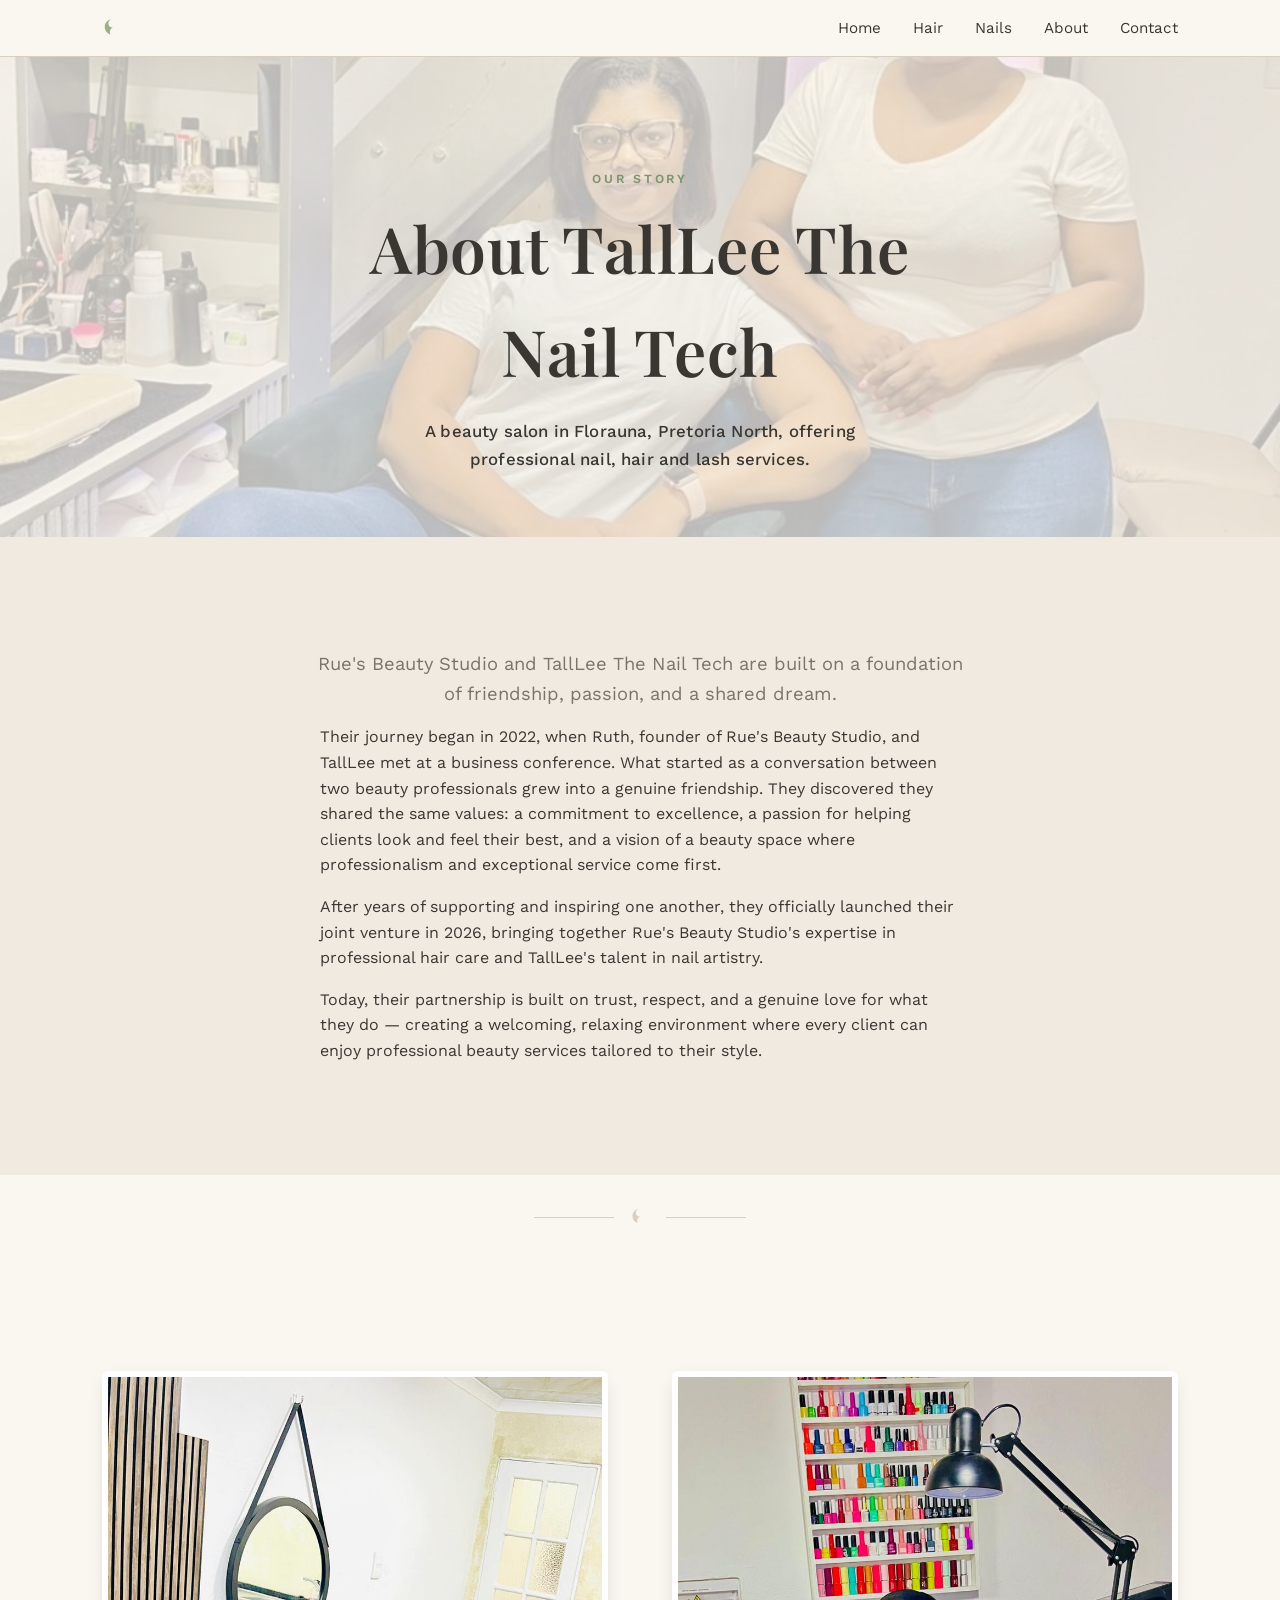
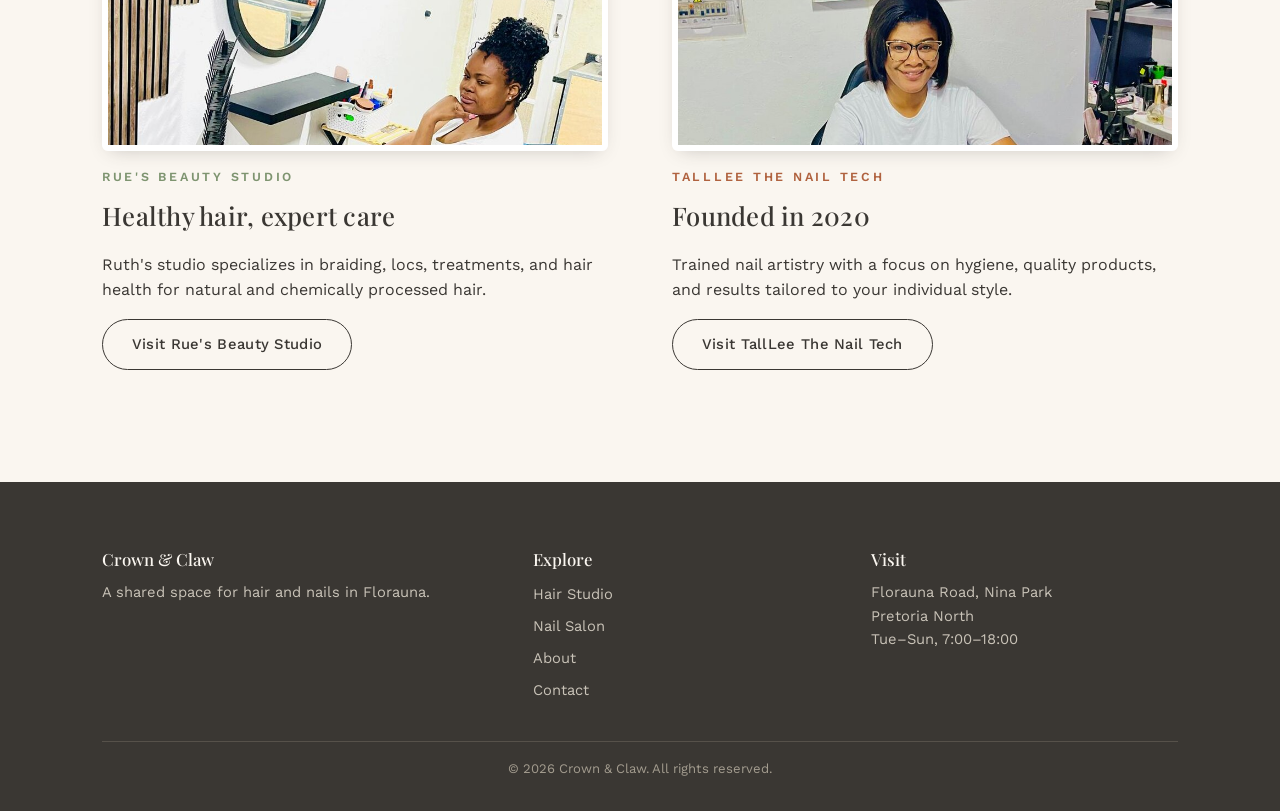
==== commit 7cfe51b5: "Update index.html" ====
--- a/about/index.html
+++ b/about/index.html
@@ -20,7 +20,6 @@
       <svg viewBox="0 0 24 24" fill="currentColor" style="color:var(--color-sage)" aria-hidden="true">
         <path d="M12 2C7 2 3 6 3 11c0 4 2.5 7 6 8-1-3 0-6 3-8-3 1-5-1-5-4 0-3 2.5-5 5-5z"/>
       </svg>
-      Crown &amp; Claw
     </a>
 
     <ul class="nav-links">
--- a/styles.css
+++ b/styles.css
@@ -528,18 +528,26 @@
 
   /* Header & Navigation */
   .nav {
-    flex-direction: column;
-    gap: var(--space-sm);
-    padding: var(--space-sm) 1rem;
-    text-align: center;
-  }
-
+  flex-direction: row;
+  align-items: center;
+  justify-content: space-between;
+  gap: 0.75rem;
+  padding: 0.75rem 1rem;
+  text-align: left;
+}
+   
+.nav-logo {
+  flex-shrink: 0;
+  justify-content: flex-start;
+}
+   
   .nav-links {
-    flex-wrap: wrap;
-    justify-content: center;
-    gap: 0.6rem 1rem;
-    font-size: 0.9rem;
-  }
+  flex-wrap: nowrap;
+  justify-content: flex-end;
+  gap: 0.75rem;
+  font-size: 0.85rem;
+  white-space: nowrap;
+}
 
   /* Hero */
   .hero {
@@ -582,6 +590,11 @@
   /* Gallery */
   .gallery-grid {
     grid-template-columns: 1fr;
+  }
+   
+     /* Contact Page */
+  .contact-grid {
+    grid-template-columns: 1fr !important;
   }
    
   /* Footer */
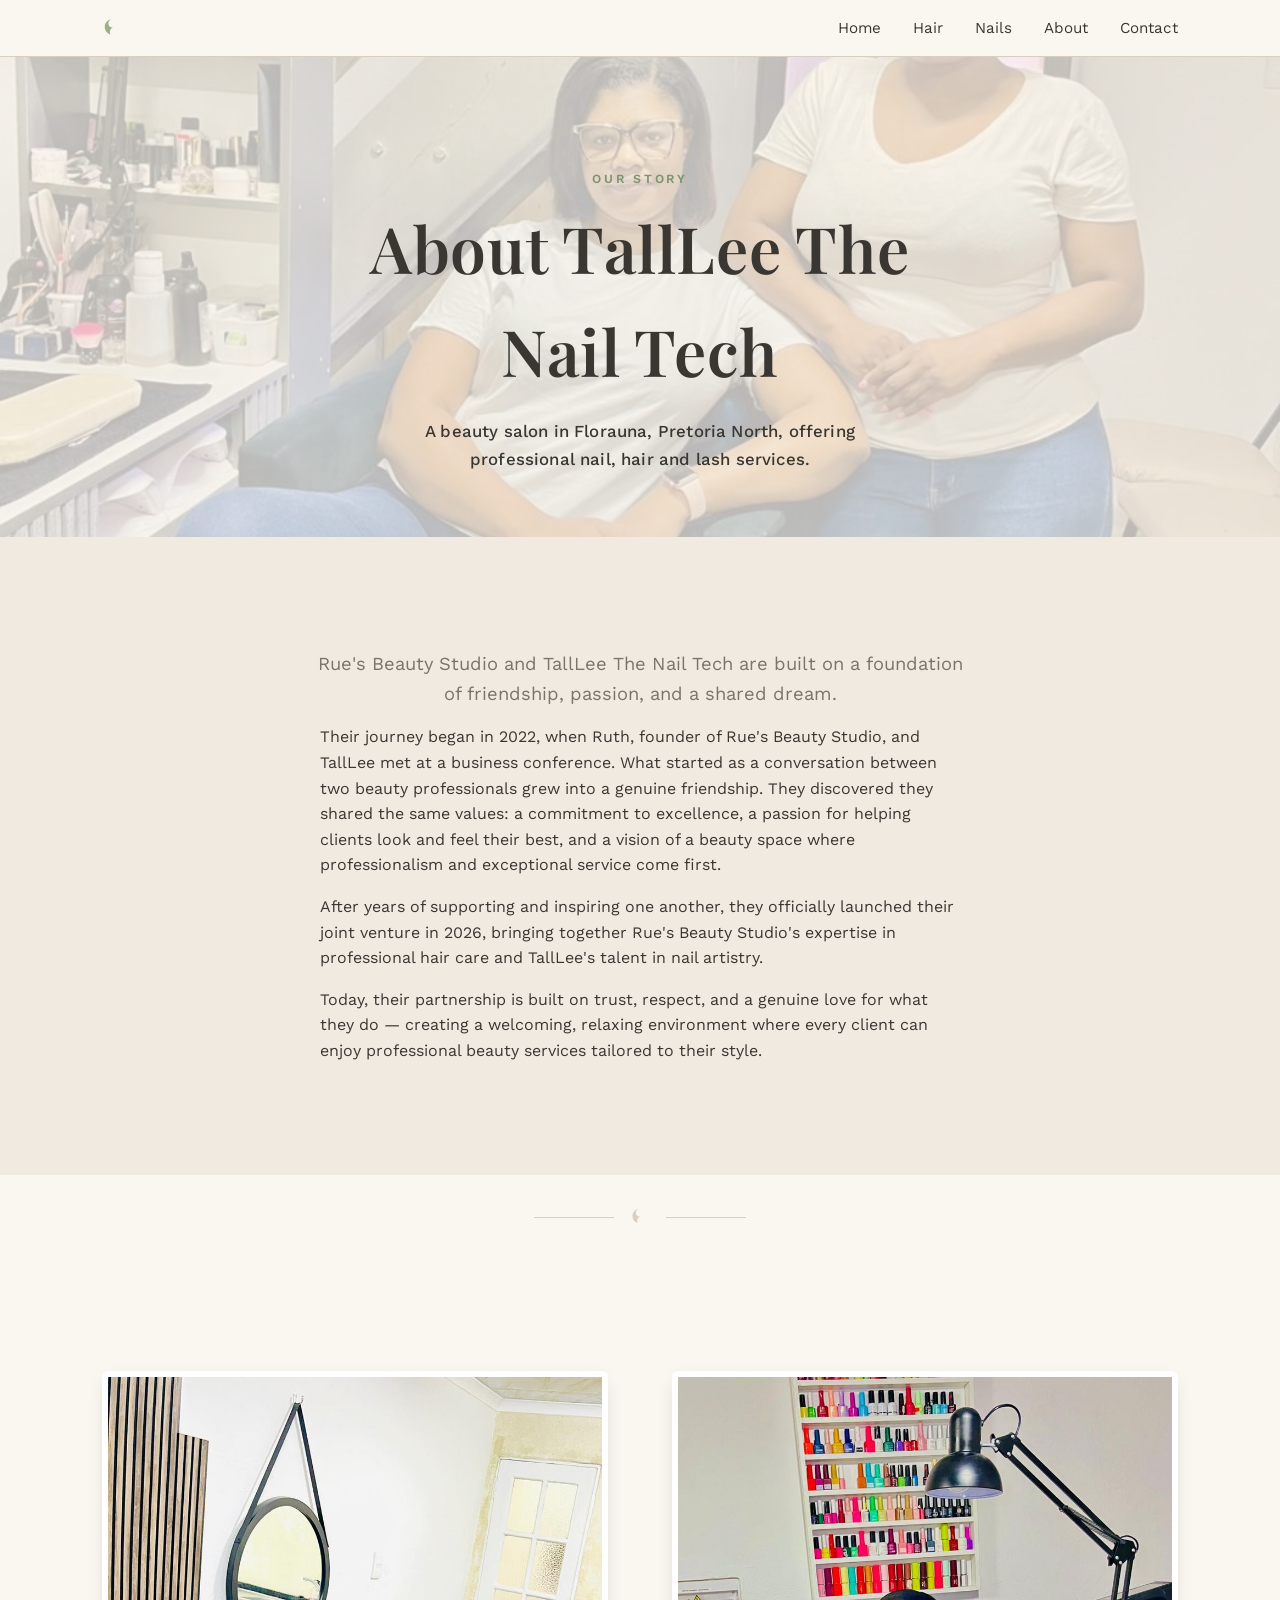
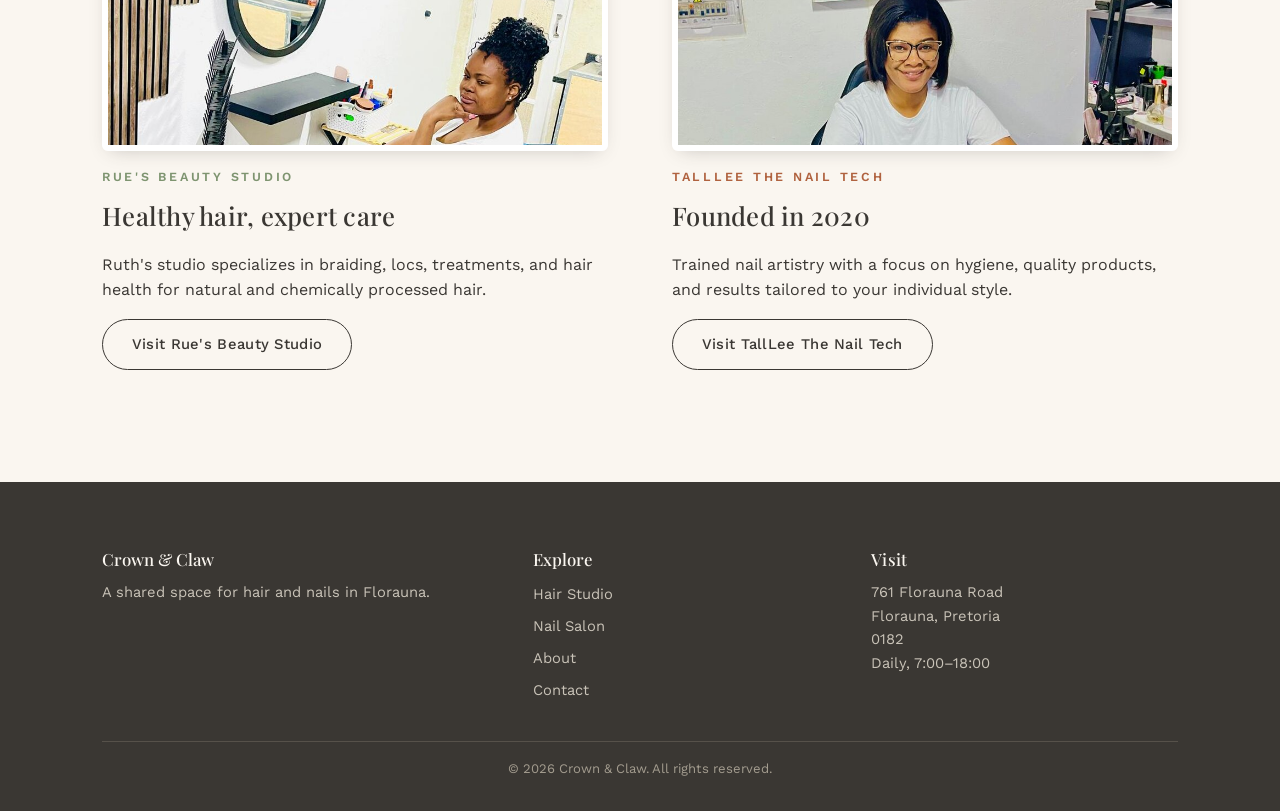
==== commit 39fbfeaa: "Update index.html" ====
--- a/about/index.html
+++ b/about/index.html
@@ -152,14 +152,15 @@
         </ul>
       </div>
 
-      <div>
-        <h4>Visit</h4>
-        <p>
-          Florauna Road, Nina Park<br>
-          Pretoria North<br>
-          Tue–Sun, 7:00–18:00
-        </p>
-      </div>
+<div>
+  <h3>Visit</h3>
+  <p>
+    761 Florauna Road<br>
+    Florauna, Pretoria<br>
+    0182<br>
+    Daily, 7:00–18:00
+  </p>
+</div>
 
     </div>
 
--- a/styles.css
+++ b/styles.css
@@ -407,6 +407,7 @@
   margin-bottom: var(--space-md);
 }
 
+.footer-grid h3,
 .footer-grid h4 {
   font-family: var(--font-display);
   font-weight: 500;
@@ -513,6 +514,59 @@
 }
 
 .modal-submit { width: 100%; text-align: center; border: none; }
+/* -----------------------------------------------------------
+   FAQ
+----------------------------------------------------------- */
+
+.faq-list {
+  display: flex;
+  flex-direction: column;
+  gap: 0.75rem;
+  max-width: 800px;
+  margin-left: auto;
+  margin-right: auto;
+}
+
+.faq-item {
+  border: 1px solid var(--color-taupe);
+  border-radius: var(--radius);
+  background: var(--color-white);
+  overflow: hidden;
+}
+
+.faq-item summary {
+  cursor: pointer;
+  padding: 1rem 1.25rem;
+  font-weight: 600;
+  list-style: none;
+  position: relative;
+  padding-right: 3rem;
+}
+
+.faq-item summary::-webkit-details-marker {
+  display: none;
+}
+
+.faq-item summary::after {
+  content: "+";
+  position: absolute;
+  right: 1.25rem;
+  top: 50%;
+  transform: translateY(-50%);
+  font-size: 1.25rem;
+  font-weight: 400;
+  color: var(--color-accent-deep);
+}
+
+.faq-item[open] summary::after {
+  content: "−";
+}
+
+.faq-item p {
+  margin: 0;
+  padding: 0 1.25rem 1.1rem;
+  line-height: 1.7;
+}
 
 /* -----------------------------------------------------------
    16. RESPONSIVE — MOBILE & TABLET
@@ -588,9 +642,9 @@
   }
    
   /* Gallery */
-  .gallery-grid {
-    grid-template-columns: 1fr;
-  }
+.gallery-grid {
+  grid-template-columns: 1fr !important;
+}
    
      /* Contact Page */
   .contact-grid {
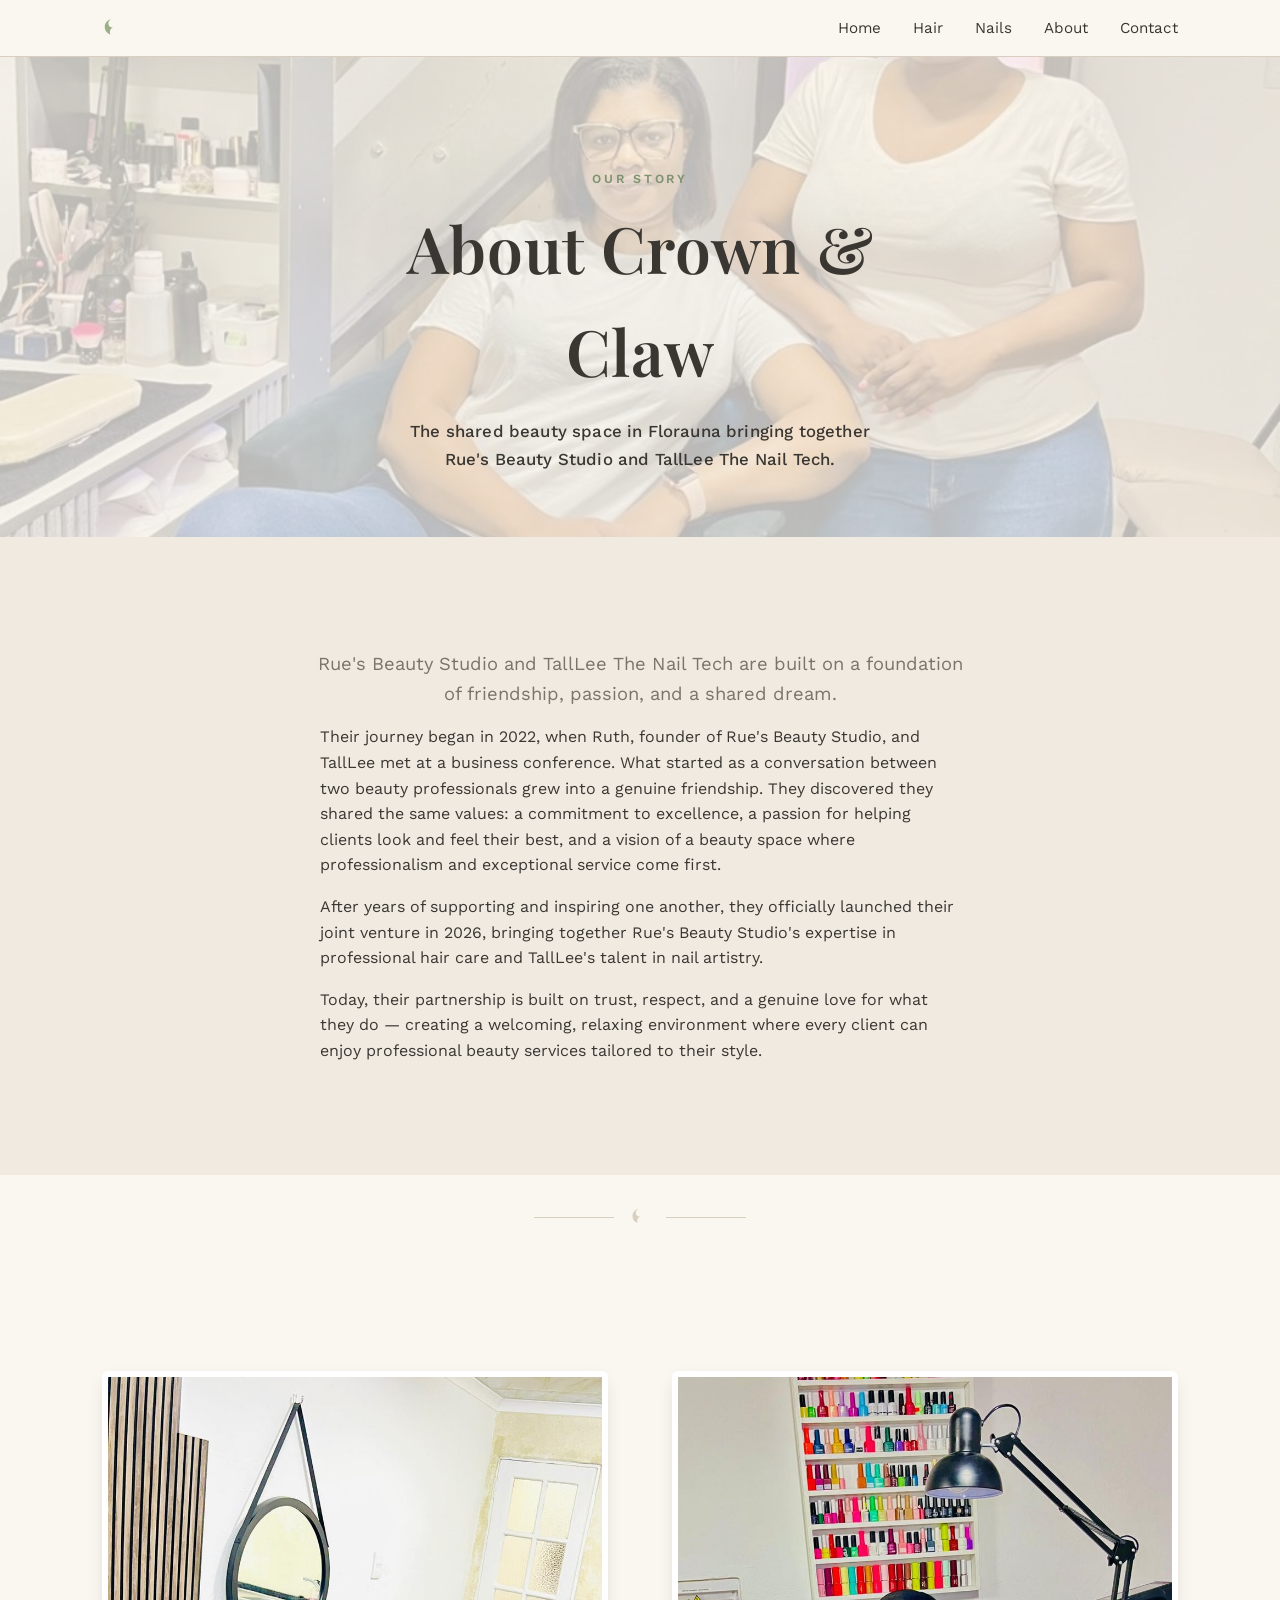
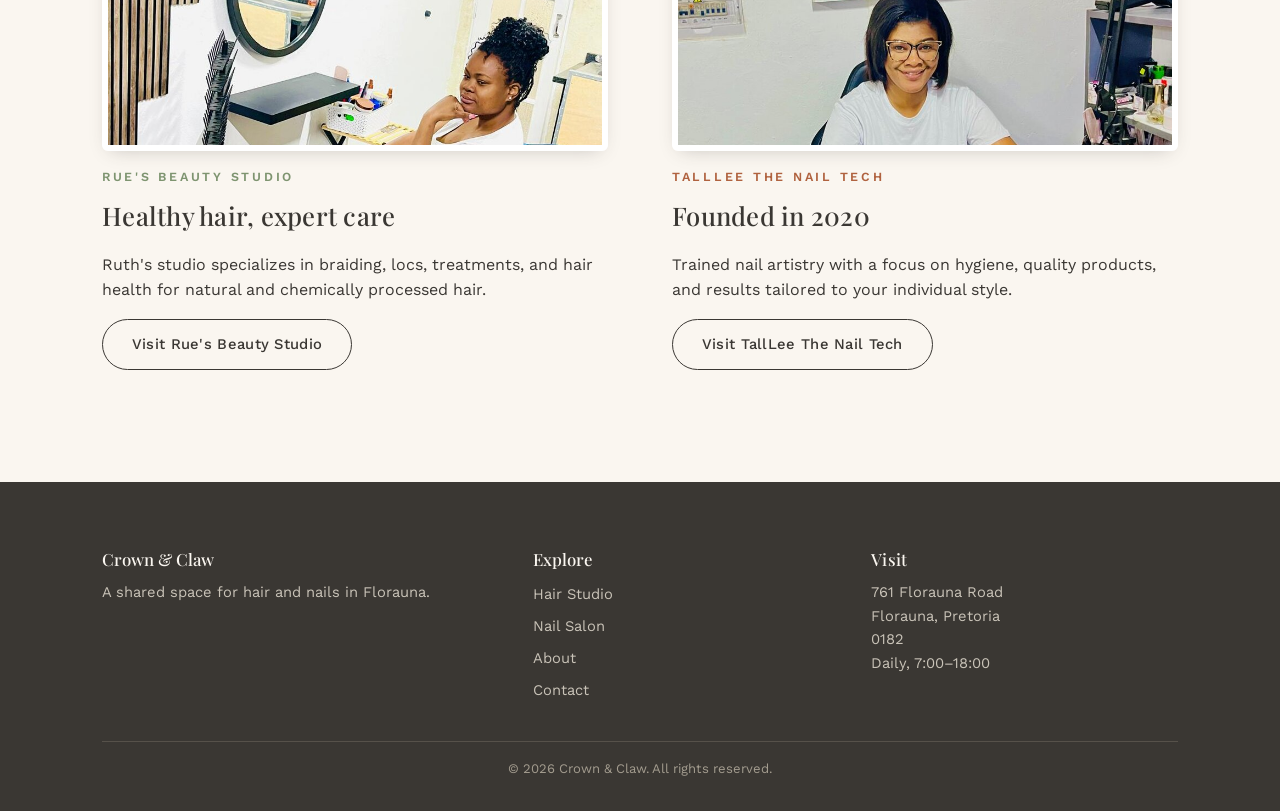
==== commit 3b17e7d3: "Update index.html" ====
--- a/about/index.html
+++ b/about/index.html
@@ -4,9 +4,35 @@
   <meta charset="UTF-8">
   <meta name="viewport" content="width=device-width, initial-scale=1.0">
 
-  <title>About TallLee The Nail Tech | Beauty Salon in Pretoria North</title>
-  <meta name="description" content="Learn more about TallLee The Nail Tech, a beauty salon in Florauna, Pretoria North offering nail, hair and lash services in a welcoming environment.">
-
+  <title>About Crown &amp; Claw | Hair &amp; Nails in Florauna</title>
+  <meta name="description" content="Learn about Crown &amp; Claw, the shared beauty space in Florauna bringing together Rue's Beauty Studio and TallLee The Nail Tech.">
+
+  <script type="application/ld+json">
+{
+  "@context": "https://schema.org",
+  "@graph": [
+    {
+      "@type": "AboutPage",
+      "@id": "https://crownandclaw.co.za/about/#webpage",
+      "url": "https://crownandclaw.co.za/about/",
+      "name": "About Crown & Claw | Hair & Nails in Florauna",
+      "description": "Learn about Crown & Claw, the shared beauty space in Florauna bringing together Rue's Beauty Studio and TallLee The Nail Tech.",
+      "isPartOf": {
+        "@id": "https://crownandclaw.co.za/#website"
+      },
+      "about": [
+        {
+          "@id": "https://crownandclaw.co.za/rueshair/#business"
+        },
+        {
+          "@id": "https://crownandclaw.co.za/talllee/#business"
+        }
+      ]
+    }
+  ]
+}
+</script>
+  
   <link rel="stylesheet" href="/styles.css">
 </head>
 <body>
@@ -42,10 +68,10 @@
 
   <div class="wrap hero-inner">
     <span class="eyebrow">Our Story</span>
-    <h1>About TallLee The Nail Tech</h1>
-    <p class="lede">
-      A beauty salon in Florauna, Pretoria North, offering professional nail, hair and lash services.
-    </p>
+<h1>About Crown &amp; Claw</h1>
+<p class="lede">
+  The shared beauty space in Florauna bringing together Rue's Beauty Studio and TallLee The Nail Tech.
+</p>
   </div>
 </section>
 
--- a/styles.css
+++ b/styles.css
@@ -569,6 +569,14 @@
 }
 
 /* -----------------------------------------------------------
+   CONTACT PAGE
+----------------------------------------------------------- */
+
+.contact-details {
+  text-align: center;
+}
+
+/* -----------------------------------------------------------
    16. RESPONSIVE — MOBILE & TABLET
 ----------------------------------------------------------- */
 
@@ -621,6 +629,13 @@
     text-align: center;
   }
 
+     /* About Page Buttons */
+  .provider-intro .btn {
+    display: block;
+    width: 100%;
+    text-align: center;
+  }
+
   /* Decorative background */
   .hero-ambient {
     display: none;
